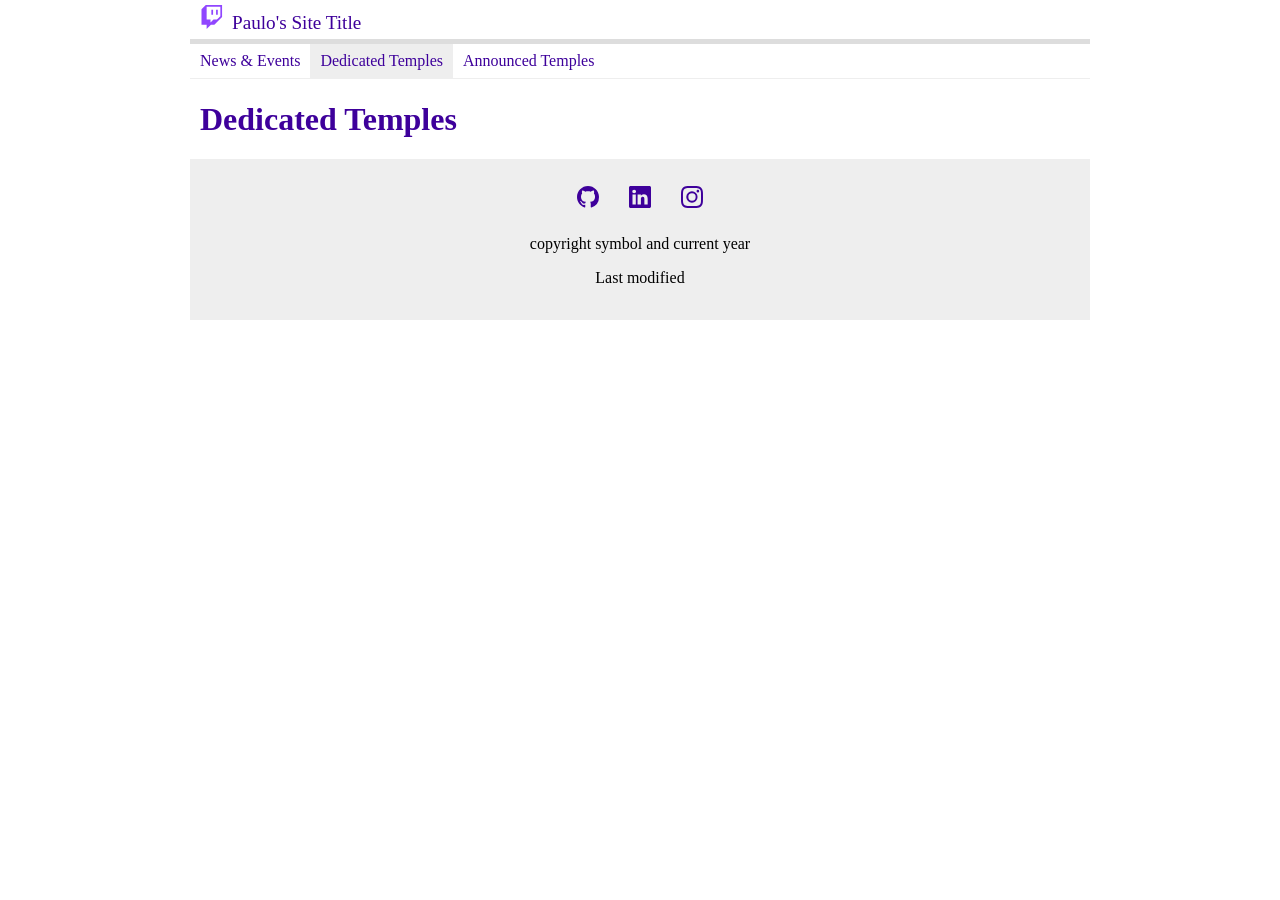
==== index.html @ 87b51cf4 "week 1 activities" ====
<!DOCTYPE html>
<html lang="en">
<head>
    <meta charset="UTF-8">
    <meta name="viewport" content="width=device-width, initial-scale=1.0">
    <title>Document</title>

    <link rel="stylesheet" href="styles/normalize.css">
    <link rel="stylesheet" href="styles/base.css">
    <link rel="stylesheet" href="styles/larger.css">

</head>
<body>
    <header>
        <img src="images/twitch.svg" alt="site-logo" width="16" height="16">
        <span>Paulo's Site Title</span>
        <button id="ham-btn" class="hamburguer"></button>
    </header>
    <nav id="nav-bar" class="navigation">
        <ul>
            <li ><a href="#" aria-current="page">News &amp; Events</a></li>
            <li class="current"><a href="#">Dedicated Temples</a></li>
            <li><a href="#">Announced Temples</a></li>
        </ul>
    </nav>
    
    <main>
        <h1>Dedicated Temples</h1>
    </main>
    <footer>
        <div class="social">
            <a href="https://github.com/PauloMonroyC" target="_blank"><img src="images/github.svg" alt="Git Hub profile" width="16" height="16"></a>
            <a href="https://www.linkedin.com/in/paulo-monroy-166b49391/" target="_blank"><img src="images/linkedin.svg" alt="Linkedin profile" width="16" height="16"></a>
            <a href="https://www.instagram.com/paulomonroy_4/" target="_blank"><img src="images/instagram.svg" alt="Instagram profile" width="16" height="16"></a>
        </div>
        <p>copyright symbol and current year</p>
        <p>Last modified</p>

    </footer>
    <script src="scripts/navigation.js"></script>
</body>
</html>
---- styles/base.css ----
*{
    box-sizing: border-box;
}

header {
    display: grid;
    grid-template-columns: 24px auto 44px;
    padding: 5px 0 5px 10px;
    align-items: end;
    border-bottom: solid 5px #ddd;
    column-gap: 8px;
  
}

header img {
    display: block;
    width: 100%;
    height: auto;
    padding-bottom: 5px;
}

header span {
    font-size: 1.2rem;
    color: #3E009B;
}

.hamburguer {
    background: none;
    color: #3E009B;
    border:none;
    cursor: pointer;
    font-size: 2rem;
    font-family: Verdana, Geneva, Tahoma, sans-serif;
}

.hamburguer::before {
    content: "\2630";
   
}

.hamburguer.show::before {
    content: "\000D7";
   
}

.navigation {
    display: none;
}

.navigation.show{
    display: block;
}

.navigation ul{
     list-style-type: none;
        margin: 0;
        padding: 0;
}

.navigation a {
    display: block;
    padding: .5rem 10px;
    color: #3E009B;
    text-decoration: none;
    border-bottom: solid 1px #ddd
       
}

.navigation li.current{
    background-color: #eee;
}

.navigation a:hover {
    background-color: #DBC4FF;
}


h1{
    margin-left: 10px;
    color: #3E009B;

}


footer{
    background-color: #eee;
    padding: 1rem 10px;
    text-align: center;

}

.social{
    display: flex;
    justify-content: center;
    column-gap: 8px;
}

.social a{
    display: flex;
    justify-content: center;
    align-items: center;
    width: 44px;
    height: 44px;
    border-radius: 22px;
    
}


.social img{
    width: 22px;
    height: 22px;
}

.social a:hover{
    background-color: #ddd;
}
---- styles/larger.css ----
@media only screen and (min-width: 38rem) {

    header,
    main,
    nav,
    footer {
        max-width: 900px;
        margin: 0 auto;
    }

    header {
        grid-template-columns: 24px auto;
    }

    .hamburguer {
        display: none;
    }

    .navigation {
        display: block;
        border-bottom: solid 1px #eee;

    }

    .navigation ul {

        display: flex;
    }

    .navigation a{
        border: none;
    }

};
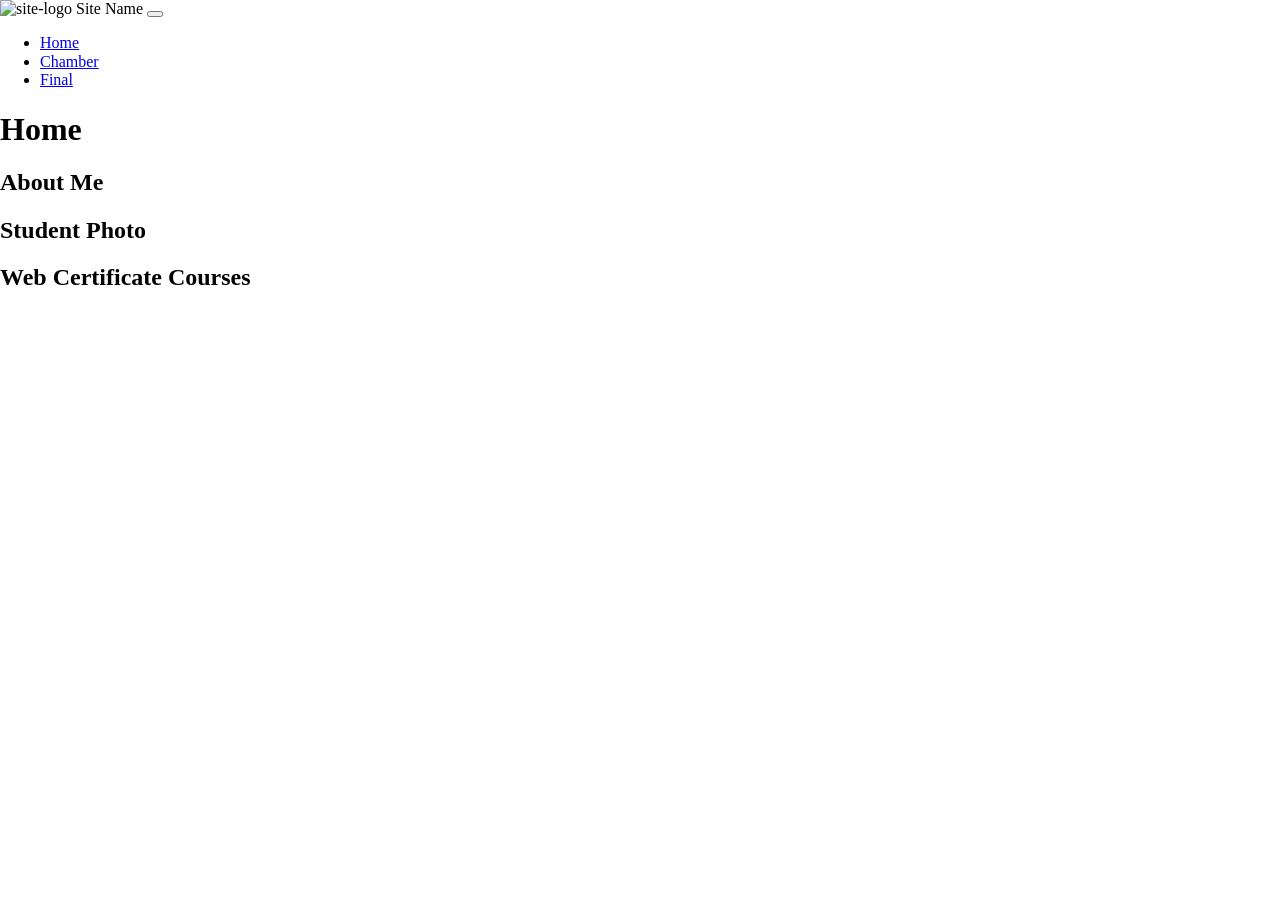
==== commit 6ece58c1: "index advance" ====
--- a/index.html
+++ b/index.html
@@ -3,40 +3,46 @@
 <head>
     <meta charset="UTF-8">
     <meta name="viewport" content="width=device-width, initial-scale=1.0">
-    <title>Document</title>
+    <title>WDD 231 - My Chamber of Commerce</title>
+    <meta name="description" content="Discover local businesses, community events, and business opportunities. Connect with our local community and explore what our city has to offer.">
+    <meta name="author" content="Paulo Andree Monroy Cotrina">
 
     <link rel="stylesheet" href="styles/normalize.css">
-    <link rel="stylesheet" href="styles/base.css">
+    <link rel="stylesheet" href="styles/small.css">
     <link rel="stylesheet" href="styles/larger.css">
+
+    <script src="scripts/navigation.js" defer></script>
+    <script src="scripts/date.js" defer></script>
+    <script src="scripts/course.js" defer></script>
 
 </head>
 <body>
     <header>
-        <img src="images/twitch.svg" alt="site-logo" width="16" height="16">
-        <span>Paulo's Site Title</span>
+        <img src="" alt="site-logo" width="16" height="16">
+        <span>Site Name</span>
         <button id="ham-btn" class="hamburguer"></button>
     </header>
+
     <nav id="nav-bar" class="navigation">
         <ul>
-            <li ><a href="#" aria-current="page">News &amp; Events</a></li>
-            <li class="current"><a href="#">Dedicated Temples</a></li>
-            <li><a href="#">Announced Temples</a></li>
+            <li class="current"><a href="index.html" aria-current="page">Home</a></li>
+            <li><a href="chamber.html">Chamber</a></li>
+            <li><a href="final.html">Final</a></li>
         </ul>
     </nav>
-    
     <main>
-        <h1>Dedicated Temples</h1>
+        <h1>Home</h1>
+        <section>
+            <h2>About Me</h2>
+        </section>
+        <section>
+            <h2>Student Photo</h2>
+        </section>
+        <section>
+            <h2>Web Certificate Courses</h2>
+        </section>
+
     </main>
-    <footer>
-        <div class="social">
-            <a href="https://github.com/PauloMonroyC" target="_blank"><img src="images/github.svg" alt="Git Hub profile" width="16" height="16"></a>
-            <a href="https://www.linkedin.com/in/paulo-monroy-166b49391/" target="_blank"><img src="images/linkedin.svg" alt="Linkedin profile" width="16" height="16"></a>
-            <a href="https://www.instagram.com/paulomonroy_4/" target="_blank"><img src="images/instagram.svg" alt="Instagram profile" width="16" height="16"></a>
-        </div>
-        <p>copyright symbol and current year</p>
-        <p>Last modified</p>
-
-    </footer>
-    <script src="scripts/navigation.js"></script>
+    <footer></footer>
 </body>
-</html>+</html>
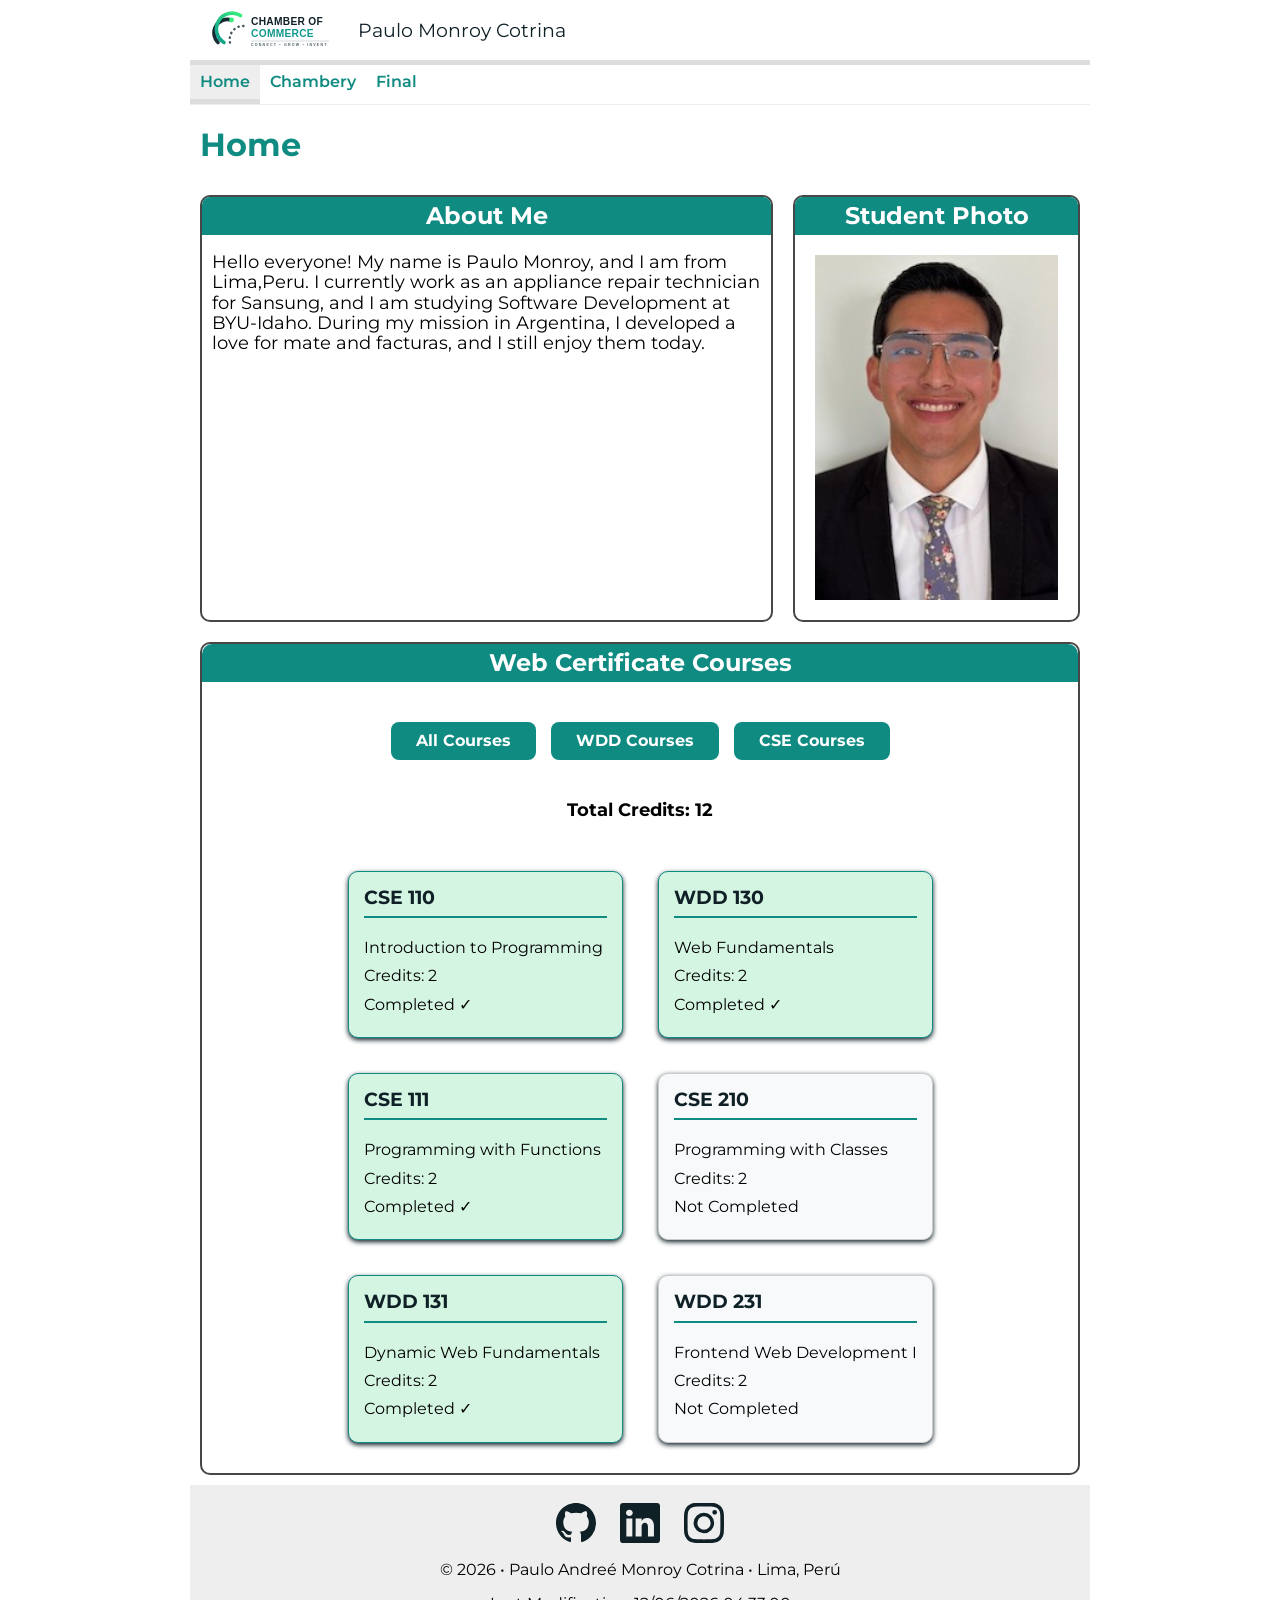
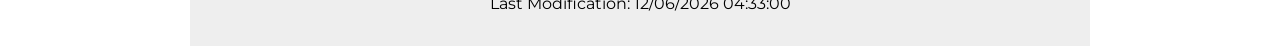
==== commit f80ec1f2: "CHAMBER OF COMMERCE 1.0" ====
--- a/index.html
+++ b/index.html
@@ -15,34 +15,72 @@
     <script src="scripts/date.js" defer></script>
     <script src="scripts/course.js" defer></script>
 
+    <link rel="preconnect" href="https://fonts.googleapis.com">
+    <link rel="preconnect" href="https://fonts.gstatic.com" crossorigin>
+    <link href="https://fonts.googleapis.com/css2?family=Google+Sans:ital,opsz,wght@0,17..18,400..700;1,17..18,400..700&family=Montserrat:ital,wght@0,100..900;1,100..900&display=swap" rel="stylesheet">
+
 </head>
 <body>
     <header>
-        <img src="" alt="site-logo" width="16" height="16">
-        <span>Site Name</span>
+        <img src="images/logo_chamber_of_commerce.svg" alt="site-logo" width="100" height="100">
+        <div class="spanname">
+            <span>Paulo Monroy Cotrina</span>
+        </div>
+       
         <button id="ham-btn" class="hamburguer"></button>
     </header>
 
     <nav id="nav-bar" class="navigation">
         <ul>
             <li class="current"><a href="index.html" aria-current="page">Home</a></li>
-            <li><a href="chamber.html">Chamber</a></li>
+            <li><a href="chamber.html">Chambery</a></li>
             <li><a href="final.html">Final</a></li>
         </ul>
     </nav>
     <main>
         <h1>Home</h1>
-        <section>
-            <h2>About Me</h2>
+        <div class="grid">
+            <section class="card1">
+            <h2 class="aboutme">About Me</h2>
+            <p>Hello everyone! My name is Paulo Monroy, and I am from Lima,Peru. I currently work as an appliance repair technician for Sansung, and I am studying Software Development at BYU-Idaho. During my mission in Argentina, I developed a love for mate and facturas, and I still enjoy them today.</p>
+
+            </section>
+            <section class="card2">
+                <h2>Student Photo</h2>
+                <div class="img-profile">
+                    <img src="images/profile.jpg" alt="Hello everyone! My name is Paulo Monroy" width="200">
+
+                </div>
+
+            </section>
+            
+            
+        </div>
+    <div class="grid2">
+        <section class="card3">
+            <h2>Web Certificate Courses</h2>
+            <div class="course-filters">
+                <button id="all">All Courses</button>
+                <button id="wdd">WDD Courses</button>
+                <button id="cse">CSE Courses</button>
+
+            </div>
+            <p id="credit-total"></p>
+            <div id="course-container"></div>
         </section>
-        <section>
-            <h2>Student Photo</h2>
-        </section>
-        <section>
-            <h2>Web Certificate Courses</h2>
-        </section>
+    </div>
+        
 
     </main>
-    <footer></footer>
+    <footer>
+        <div class="social">
+            <a href="https://github.com/PauloMonroyC" target="_blank"><img src="images/github.svg" alt="Git Hub profile" width="16" height="16"></a>
+            <a href="https://www.linkedin.com/in/paulo-monroy-166b49391/" target="_blank"><img src="images/linkedin.svg" alt="Linkedin profile" width="16" height="16"></a>
+            <a href="https://www.instagram.com/paulomonroy_4/" target="_blank"><img src="images/instagram.svg" alt="Instagram profile" width="16" height="16"></a>
+        </div>
+
+        <p>&copy; <span id="currentyear"></span> • Paulo Andreé Monroy Cotrina • Lima, Perú</p>
+        <p id="lastModified"></p>
+    </footer>
 </body>
 </html>
--- a/styles/small.css
+++ b/styles/small.css
@@ -0,0 +1,333 @@
+
+:root{
+    --primary-color: #0F2027;
+    --secondary-color:#108B82;
+    --tertiary-color:#35E97E;
+    --quaternary-color: #5B99E3;
+}
+
+*{
+    box-sizing: border-box;
+    font-family:"Montserrat", sans-serif;
+}
+
+header {
+    display: grid;
+    grid-template-columns: 150px auto 44px;
+    padding: 5px 0 5px 10px;
+    align-items: end;
+    align-items: center;
+    border-bottom: solid 5px #ddd;
+    column-gap: 8px;
+   
+  
+}
+
+header img {
+    display: block;
+    width: 100%;
+    height: auto;
+    padding-bottom: 5px;
+   
+}
+
+header span {
+    font-size: 1.2rem;
+    color: var(--primary-color);
+
+}
+
+
+
+.hamburguer {
+    background: none;
+    color:  var(--secondary-color);
+    border:none;
+    cursor: pointer;
+    font-size: 2rem;
+    font-family: Verdana, Geneva, Tahoma, sans-serif;
+}
+
+.hamburguer::before {
+    content: "\2630";
+   
+}
+
+.hamburguer.show::before {
+    content: "\000D7";
+   
+}
+
+.navigation {
+    
+    display: none;
+}
+
+.navigation.show{
+    display: block;
+}
+
+.navigation ul{
+     list-style-type: none;
+        margin: 0;
+        padding: 0;
+}
+
+.navigation a {
+    
+    display: block;
+    font-weight: 600;
+    padding: .5rem 10px;
+    color: var(--secondary-color);
+    text-decoration: none;
+    border-bottom: solid 1px #ddd
+       
+}
+
+.navigation li.current{
+    
+    border-bottom: solid 5px #ddd;
+    background-color: #eee;
+}
+
+.navigation a:hover {
+    background-color: #BEF8D6;
+}
+
+h1{
+    margin-left: 10px;
+    color:  var(--secondary-color);
+
+}
+
+footer{
+    background-color: #eee;
+    padding: 1rem 10px;
+    text-align: center;
+
+}
+
+.social{
+    display: flex;
+    justify-content: center;
+    column-gap: 20px;
+}
+
+.social a{
+    display: flex;
+    justify-content: center;
+    align-items: center;
+    width: 44px;
+    height: 44px;
+    border-radius: 22px;
+    
+}
+
+
+.social img{
+    width: 40px;
+    height: 40px;
+}
+
+.social a:hover{
+    background-color: #ddd;
+}
+
+
+.aboutme{
+    color: var(--secondary-color);
+}
+
+.grid {
+    display: grid;
+    grid-template-columns: 1fr;
+    gap: 20px;
+    max-height: 100%;
+    width: 100%;
+    margin: auto;
+    padding: 10px;
+}
+
+.card1 {
+    display: flex;
+    flex-direction: column;
+    border: 2px solid #474747;
+    border-radius: 10px;
+    overflow: hidden;
+    max-width: 100%;
+    min-height: auto;
+    box-sizing: border-box;
+}
+
+.card1 h2{
+    background-color:var(--secondary-color);
+    color:#ffff;
+    margin: 0;
+    padding: 5px;
+    text-align: center;
+}
+
+.card1 p{
+    padding: 0 10px;
+    font-size: 1.1rem;
+}
+
+.card2 {
+    display: flex;
+    flex-direction: column;
+    border: 2px solid #474747;
+    border-radius: 10px;
+    overflow: hidden;
+    max-width: 100%;
+    min-height: auto;
+    box-sizing: border-box;
+    
+
+}
+
+.card2 h2{
+    background-color:var(--secondary-color);
+    color:#ffff;
+    margin: 0;
+    padding: 5px;
+    text-align: center;
+  
+   
+}
+
+.card2 img{
+    display: block;
+    border-radius: 20px;
+    width: 100%;
+    max-width: 300px;
+    
+    height: auto;
+    padding: 20px;
+    margin: auto;
+
+}
+
+.img-profile{
+    text-align: center;
+
+
+}
+
+.card3{
+    display: flex;
+    flex-direction: column;
+    border: 2px solid #474747;
+    border-radius: 10px;
+    max-width: 100%;
+    min-height: auto;
+    box-sizing: border-box;
+    
+}
+
+.card3 h2{
+    display: block;
+    border-top-left-radius: 10px;
+    border-top-right-radius: 10px;
+    background-color:var(--secondary-color);
+    color:#ffff;
+    margin-top: 0;
+    padding: 5px;
+    text-align: center;
+    
+}
+
+.grid2{
+     display: grid;
+    grid-template-columns: 3fr;
+    gap: 20px;
+    max-height: 100%;
+    width: 100%;
+    margin: auto;
+    padding: 10px;
+}
+
+
+
+
+.course-card.completed {
+    background-color: #d5f5e3;
+    border-color: var(--secondary-color);
+}
+
+
+.course-filters {
+    display: flex;
+    justify-content: center;
+    align-items: center;
+    gap: 15px;
+    margin: 20px auto;
+    flex-wrap: wrap;
+}
+
+.course-filters button {
+    padding: 10px 25px;
+    border: none;
+    border-radius: 8px;
+    background-color: var(--secondary-color);
+    color: white;
+    font-size: 1rem;
+    font-weight: bold;
+    cursor: pointer;
+    transition: background-color 0.3s, transform 0.2s;
+}
+
+.course-filters button:hover {
+    background-color: var(--primary-color);
+    transform: translateY(-2px);
+}
+
+
+#course-container {
+    display: grid;
+    grid-template-columns: repeat(2, 1fr);
+    gap: 15px;
+    max-width: 900px;
+    margin: 20px auto;
+}
+
+.course-card {
+    border: 1px solid #ccc;
+    border-radius: 10px;
+    padding: 15px;
+    margin: 10px;
+    background-color: #f8f9fa;
+    box-shadow: 0 2px 5px var(--primary-color)
+}
+
+.course-card h3 {
+    margin-top: 0;
+    color: var(--primary-color);
+    border-bottom: 2px solid var(--secondary-color);
+    padding-bottom: 8px;
+}
+
+.course-card p {
+    margin: 6px 0;
+    line-height: 1.4;
+}
+
+.course-card.completed {
+    background-color: #d5f5e3;
+    border: 1px solid var(--secondary-color);
+}
+
+#credit-total {
+    text-align: center;
+    font-weight: bold;
+    font-size: 1.1rem;
+    margin: 20px auto;
+}
+
+
+
+
+
+
+
+
+
--- a/styles/larger.css
+++ b/styles/larger.css
@@ -0,0 +1,61 @@
+@media only screen and (min-width: 38rem) {
+
+    header,
+    main,
+    nav,
+    footer {
+        max-width: 900px;
+        margin: 0 auto;
+    }
+
+    .grid {
+    display: grid;
+    grid-template-columns: 2fr 1fr;
+    gap: 20px;
+    max-height: 100%;
+    width: 100%;
+    margin: auto;
+    padding: 10px;
+}
+
+    header {
+        grid-template-columns: 150px auto;
+    }
+
+    .hamburguer {
+        display: none;
+    }
+
+    .navigation {
+        display: block;
+        border-bottom: solid 1px #eee;
+
+    }
+
+    .navigation ul {
+
+        display: flex;
+    }
+
+    .navigation a{
+        border: none;
+    }
+
+    
+}
+
+
+@media screen and (max-width: 600px) {
+    #course-container {
+        grid-template-columns: 1fr;
+    }
+
+    .course-filters {
+        gap: 8px;
+    }
+
+    .course-filters button {
+        padding: 9px 15px;
+        font-size: 0.9rem;
+    }
+}
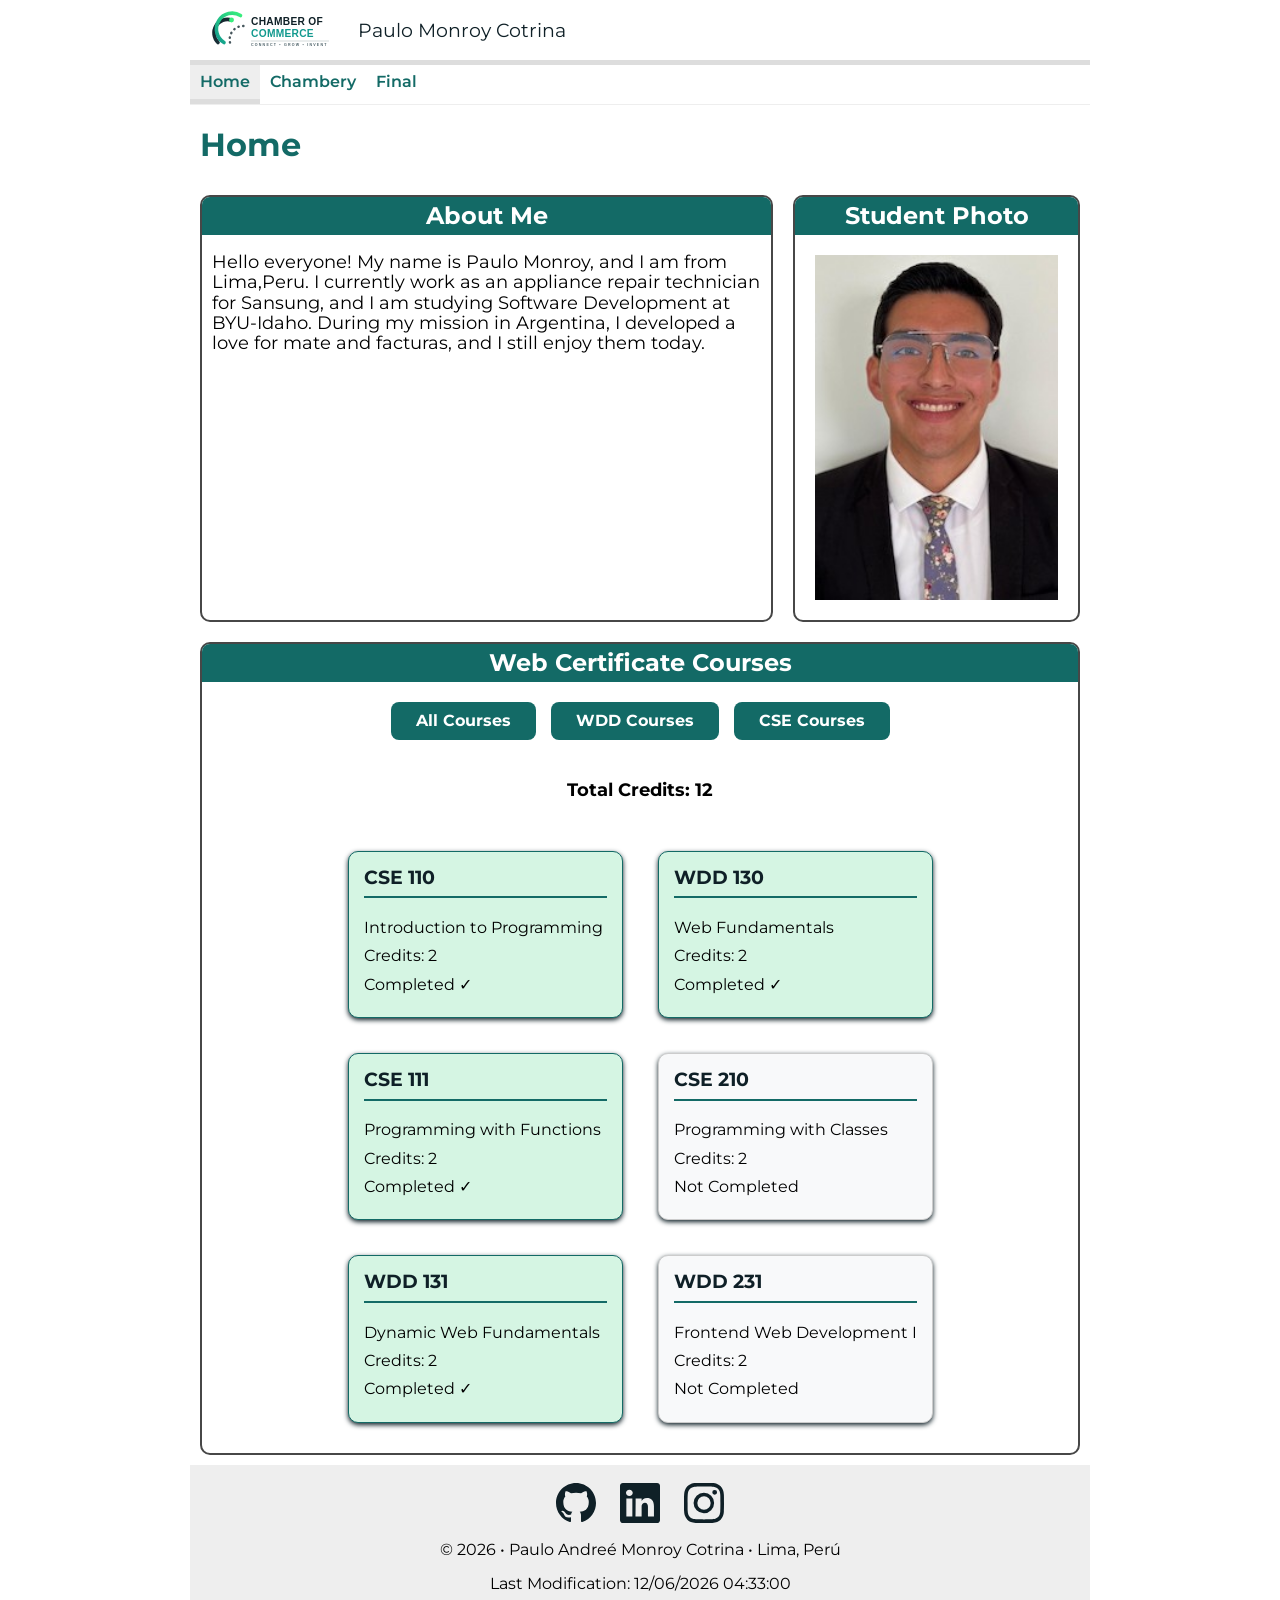
==== commit 4a33fab4: "acccesible name for button fixed" ====
--- a/index.html
+++ b/index.html
@@ -27,7 +27,7 @@
             <span>Paulo Monroy Cotrina</span>
         </div>
        
-        <button id="ham-btn" class="hamburguer"></button>
+        <button id="ham-btn" class="hamburguer" aria-label="Toggle navigatin menu" aria-expanded="false"    ></button>
     </header>
 
     <nav id="nav-bar" class="navigation">
--- a/styles/small.css
+++ b/styles/small.css
@@ -1,7 +1,7 @@
 
 :root{
     --primary-color: #0F2027;
-    --secondary-color:#108B82;
+    --secondary-color:#136a66;
     --tertiary-color:#35E97E;
     --quaternary-color: #5B99E3;
 }
@@ -15,7 +15,6 @@
     display: grid;
     grid-template-columns: 150px auto 44px;
     padding: 5px 0 5px 10px;
-    align-items: end;
     align-items: center;
     border-bottom: solid 5px #ddd;
     column-gap: 8px;
@@ -200,7 +199,6 @@
     border-radius: 20px;
     width: 100%;
     max-width: 300px;
-    
     height: auto;
     padding: 20px;
     margin: auto;
@@ -217,6 +215,7 @@
     display: flex;
     flex-direction: column;
     border: 2px solid #474747;
+    overflow: hidden;
     border-radius: 10px;
     max-width: 100%;
     min-height: auto;
@@ -225,12 +224,10 @@
 }
 
 .card3 h2{
-    display: block;
-    border-top-left-radius: 10px;
-    border-top-right-radius: 10px;
+
     background-color:var(--secondary-color);
     color:#ffff;
-    margin-top: 0;
+    margin: 0;
     padding: 5px;
     text-align: center;
     
@@ -311,11 +308,6 @@
     line-height: 1.4;
 }
 
-.course-card.completed {
-    background-color: #d5f5e3;
-    border: 1px solid var(--secondary-color);
-}
-
 #credit-total {
     text-align: center;
     font-weight: bold;
